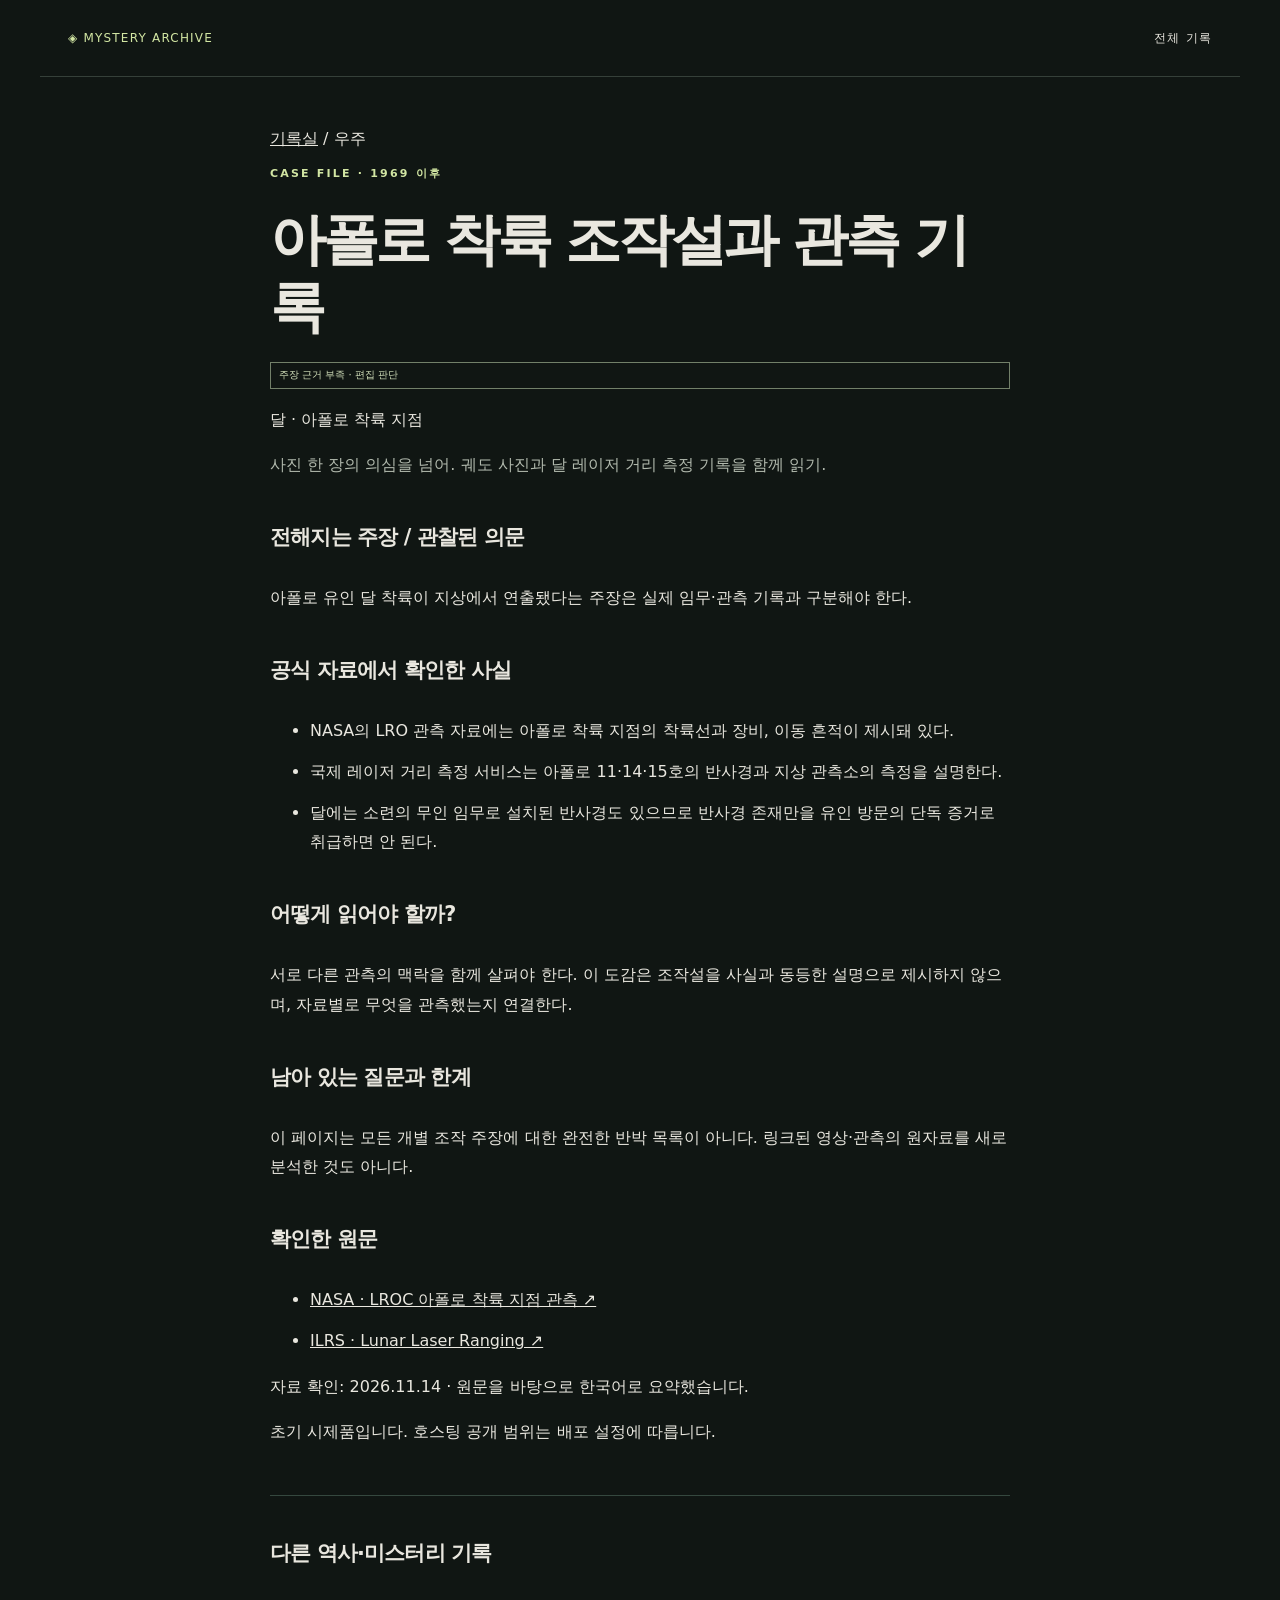
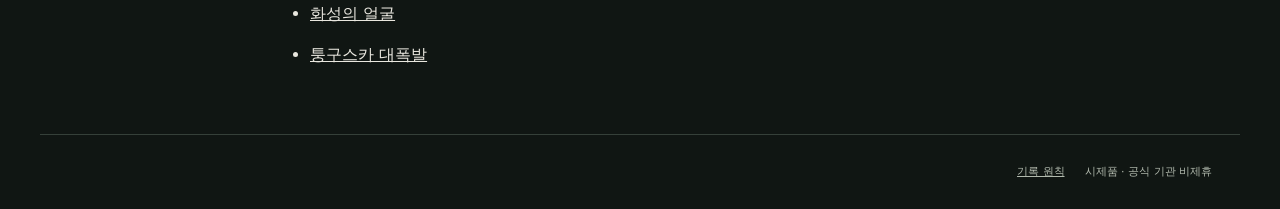
==== cases/apollo/index.html @ 91e20eb3 "Publish source-backed static mystery archive" ====
<!doctype html><html lang="ko"><head><meta charset="utf-8"><meta name="viewport" content="width=device-width,initial-scale=1"><meta name="robots" content="noindex,nofollow"><title>아폴로 착륙 조작설과 관측 기록 | 미스터리 아카이브</title><meta name="description" content="사진 한 장의 의심을 넘어. 궤도 사진과 달 레이저 거리 측정 기록을 함께 읽기."><meta property="og:title" content="아폴로 착륙 조작설과 관측 기록"><meta property="og:description" content="사진 한 장의 의심을 넘어. 궤도 사진과 달 레이저 거리 측정 기록을 함께 읽기."><meta property="og:type" content="article"><link rel="stylesheet" href="../../style.css"><link rel="canonical" href="https://emfls.github.io/mystery-atlas/cases/apollo/">
</head><body><a class="skip" href="#case">본문으로 이동</a><header><a class="brand" href="../../">◈ MYSTERY ARCHIVE</a><a href="../../#archive">전체 기록</a></header><main id="case" class="case-page"><nav aria-label="현재 위치"><a href="../../">기록실</a> / 우주</nav><article><p class="eyebrow">CASE FILE · 1969 이후</p><h1>아폴로 착륙 조작설과 관측 기록</h1><p class="badge">주장 근거 부족 · 편집 판단</p><p>달 · 아폴로 착륙 지점</p><p class="intro">사진 한 장의 의심을 넘어. 궤도 사진과 달 레이저 거리 측정 기록을 함께 읽기.</p><h2>전해지는 주장 / 관찰된 의문</h2><p>아폴로 유인 달 착륙이 지상에서 연출됐다는 주장은 실제 임무·관측 기록과 구분해야 한다.</p><h2>공식 자료에서 확인한 사실</h2><ul><li>NASA의 LRO 관측 자료에는 아폴로 착륙 지점의 착륙선과 장비, 이동 흔적이 제시돼 있다.</li><li>국제 레이저 거리 측정 서비스는 아폴로 11·14·15호의 반사경과 지상 관측소의 측정을 설명한다.</li><li>달에는 소련의 무인 임무로 설치된 반사경도 있으므로 반사경 존재만을 유인 방문의 단독 증거로 취급하면 안 된다.</li></ul><h2>어떻게 읽어야 할까?</h2><p>서로 다른 관측의 맥락을 함께 살펴야 한다. 이 도감은 조작설을 사실과 동등한 설명으로 제시하지 않으며, 자료별로 무엇을 관측했는지 연결한다.</p><h2>남아 있는 질문과 한계</h2><p class="note">이 페이지는 모든 개별 조작 주장에 대한 완전한 반박 목록이 아니다. 링크된 영상·관측의 원자료를 새로 분석한 것도 아니다.</p><h2>확인한 원문</h2><ul><li><a href="https://science.nasa.gov/photojournal/lrocs-first-look-at-the-apollo-landing-sites/" target="_blank" rel="noopener noreferrer">NASA · LROC 아폴로 착륙 지점 관측 ↗</a></li><li><a href="https://ilrs.gsfc.nasa.gov/science/scienceContributions/lunar.html" target="_blank" rel="noopener noreferrer">ILRS · Lunar Laser Ranging ↗</a></li></ul><p>자료 확인: <time datetime="2026-11-14">2026.11.14</time> · 원문을 바탕으로 한국어로 요약했습니다.</p><p class="note">초기 시제품입니다. 호스팅 공개 범위는 배포 설정에 따릅니다.</p></article><aside><h2>다른 역사·미스터리 기록</h2><ul><li><a href="../mars/">화성의 얼굴</a></li><li><a href="../tunguska/">퉁구스카 대폭발</a></li></ul></aside></main><footer><a href="../../#principles">기록 원칙</a><span>시제품 · 공식 기관 비제휴</span></footer></body></html>
---- style.css ----
:root{color-scheme:dark;--bg:#101613;--line:#354039;--ink:#e9e7df;--muted:#b1b9ad;--accent:#d2e6a3}*{box-sizing:border-box}html{scroll-behavior:smooth}body{margin:0;background:var(--bg);color:var(--ink);font:16px/1.7 system-ui,sans-serif}a{color:inherit}button,input,select{font:inherit}button,a:focus-visible,input:focus-visible,select:focus-visible{outline-offset:5px}header,main,footer{max-width:1200px;margin:auto}header{display:flex;justify-content:space-between;padding:28px;border-bottom:1px solid var(--line);font-size:12px;letter-spacing:.1em}header a{text-decoration:none}.brand{color:var(--accent)}.hero{display:grid;grid-template-columns:1.2fr 1fr;gap:40px;align-items:center;padding:75px 28px 64px}.eyebrow{font-size:11px;letter-spacing:.2em;color:var(--accent);font-weight:700}h1{font-size:clamp(35px,4.6vw,58px);line-height:1.3;letter-spacing:-.06em;margin:22px 0;font-weight:650}h1 em{font-style:normal;color:var(--accent)}.intro{color:var(--muted);line-height:1.9}.primary{display:inline-block;background:var(--accent);color:#192013;padding:12px 23px;text-decoration:none;margin-top:20px;font-size:14px;font-weight:700}.diagram{position:relative;aspect-ratio:1;max-height:370px;display:grid;place-items:center;background:radial-gradient(ellipse at center,#43524244,transparent 65%);overflow:hidden}.orb{width:50%;aspect-ratio:1;border-radius:50%;background:repeating-radial-gradient(ellipse at 30% 40%,#78896c 0 1px,#1b2420 2px 9px);box-shadow:inset -35px -15px 45px #0b1010;transform:rotate(-20deg)}.orbit{position:absolute;width:90%;height:42%;border:1px solid #6e826b;border-radius:50%;transform:rotate(-35deg)}.second{transform:rotate(40deg);width:75%;height:75%;border-style:dashed;opacity:.45}.diagram span{position:absolute;bottom:8px;font:9px monospace;letter-spacing:.15em;color:var(--muted)}.facts{border-block:1px solid var(--line);margin:0 28px 65px;display:flex;align-items:center;gap:60px;padding:25px 0}.facts div{display:grid}.facts strong{font:30px Georgia;color:var(--accent)}.facts span,.facts p{font-size:11px;color:var(--muted)}.facts p{margin-left:auto}#archive{padding:0 28px;scroll-margin-top:20px}.section-top{display:flex;justify-content:space-between;align-items:end}h2{font-size:28px;letter-spacing:-.04em;margin:10px 0 28px}#count{font-size:13px;color:var(--muted)}form{display:flex;gap:12px;padding:18px;background:#1c231d;margin-bottom:25px;align-items:end}label{font-size:11px;color:var(--muted);display:grid;gap:6px}.search{flex:1}input,select{width:100%;background:#111613;color:var(--ink);border:1px solid #455044;padding:11px 12px;min-height:47px;border-radius:0}form button{padding:11px 15px;background:transparent;border:1px solid #455044;color:var(--ink);cursor:pointer;min-height:47px}#grid{display:grid;grid-template-columns:1fr 1fr;gap:18px}.card{border:1px solid var(--line);padding:25px;background:linear-gradient(130deg,#202b22,#151c17);display:flex;flex-direction:column;gap:8px}.meta{display:flex;justify-content:space-between;gap:10px;align-items:center;font-size:10px;color:var(--muted)}.badge{border:1px solid #728069;color:#d1dfba;padding:3px 8px;font-size:10px}.card h3{margin:12px 0 6px;font-size:25px;letter-spacing:-.04em}.card p{color:var(--muted);font-size:14px;margin:0 0 18px}.card button{margin-top:auto;padding:14px 0 0;text-align:left;background:none;border:0;border-top:1px solid var(--line);color:var(--accent);cursor:pointer}.card:hover{border-color:#8b9b77}#empty{padding:40px;text-align:center;border:1px dashed var(--line)}#principles{margin:85px 28px 65px;padding-top:40px;border-top:1px solid var(--line)}.rules{display:grid;grid-template-columns:repeat(3,1fr);gap:35px}.rules b{font-size:13px;color:var(--accent)}.rules p{color:var(--muted);font-size:13px}footer{padding:28px;display:flex;gap:20px;border-top:1px solid var(--line);font-size:11px;color:var(--muted)}footer a{margin-left:auto}dialog{max-width:760px;width:calc(100% - 32px);max-height:90vh;overflow:auto;border:1px solid #65715c;background:#171d19;color:var(--ink);padding:32px}dialog::backdrop{background:#000c;backdrop-filter:blur(4px)}#close{float:right;background:transparent;border:1px solid var(--line);color:var(--ink);padding:8px 13px;cursor:pointer}dialog h2{font-size:32px}dialog h3{font-size:16px;color:var(--accent);margin:28px 0 9px}dialog p,dialog li{font-size:14px}dialog .note{background:#293126;padding:15px;color:#c6d5b4}dialog a{color:var(--accent);overflow-wrap:anywhere}.skip{position:absolute;left:10px;top:-100px}.skip:focus{top:10px;background:white;color:black;padding:10px}@media(max-width:650px){header{padding:20px}.brand{font-size:10px}.hero{display:block;padding:42px 20px 25px}.diagram{max-width:250px;margin:15px auto}.facts{margin:0 20px 40px;gap:24px;flex-wrap:wrap}.facts p{margin:0;width:100%}#archive{padding:0 20px}form{flex-wrap:wrap;padding:12px;gap:10px}.search{flex-basis:100%}label:not(.search){flex:1}form button{width:100%}#grid{grid-template-columns:1fr}.card{padding:22px}#principles{margin:55px 20px}.rules{grid-template-columns:1fr;gap:15px}footer{flex-wrap:wrap;padding:20px}footer span{width:100%;order:3}dialog{padding:22px}dialog h2{font-size:27px}.section-top{align-items:start;gap:10px}#count{white-space:nowrap;margin-top:46px}}@media(prefers-reduced-motion:reduce){html{scroll-behavior:auto}}

.sr{position:absolute;width:1px;height:1px;padding:0;margin:-1px;overflow:hidden;clip:rect(0,0,0,0);white-space:nowrap;border:0}label,input,select{min-width:0}button:focus-visible,a:focus-visible,input:focus-visible,select:focus-visible{outline:2px solid var(--accent)}dialog #close{position:sticky;top:0;background:#171d19;min-height:44px}dialog #detail-title:focus{outline:none}.card button{min-height:48px}dialog{overscroll-behavior:contain}body:has(dialog[open]){overflow:hidden}@media(max-width:380px){header{letter-spacing:0;gap:14px}header>a:last-child{white-space:nowrap}.card .meta{flex-wrap:wrap}.facts{gap:18px}h1{font-size:32px}label:not(.search){flex-basis:100%}}
.case-page{max-width:780px;margin:0 auto;padding:48px 20px}.case-page h1{font-size:clamp(2rem,7vw,3.5rem);line-height:1.2}.case-page h2{margin-top:2.5rem;font-size:1.3rem}.case-page p,.case-page li{line-height:1.85;overflow-wrap:anywhere}.case-page li{margin:.7rem 0}.card h3 a{color:inherit}.case-page aside{border-top:1px solid #35483f;margin-top:3rem}
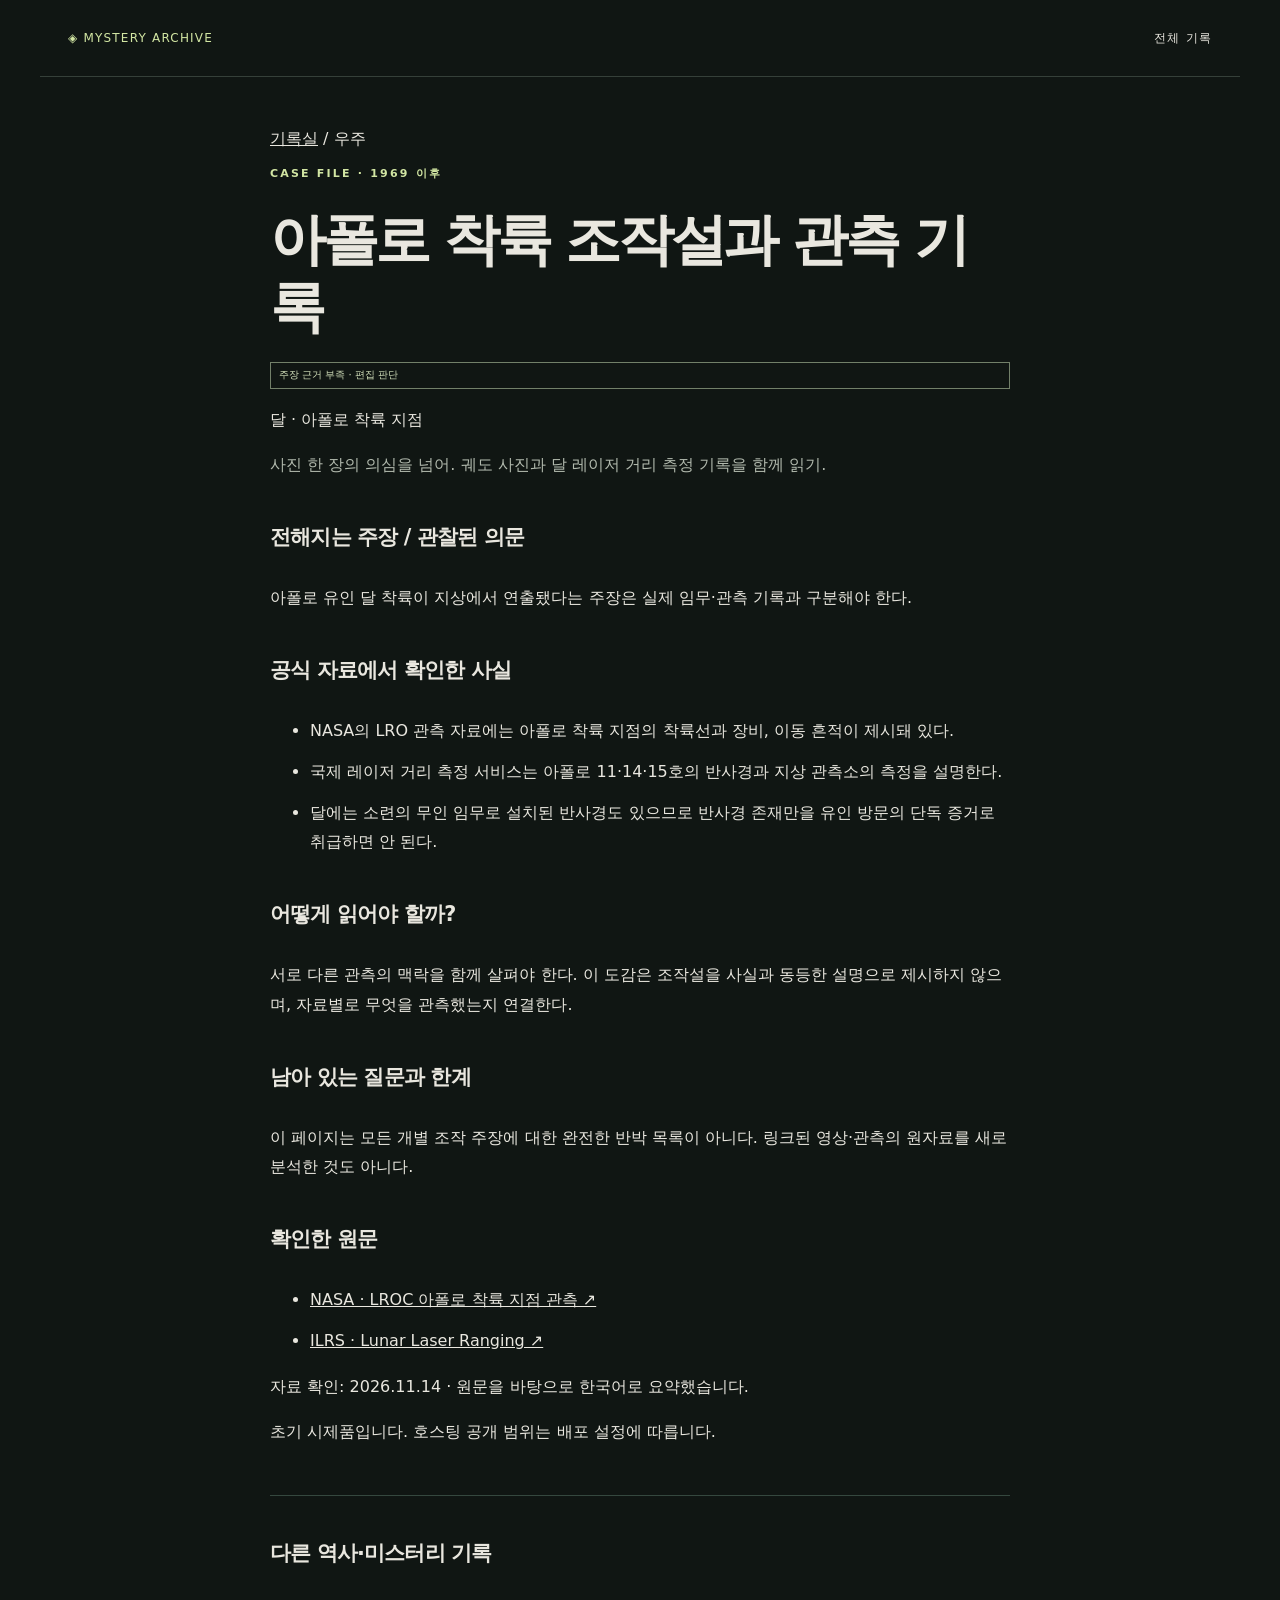
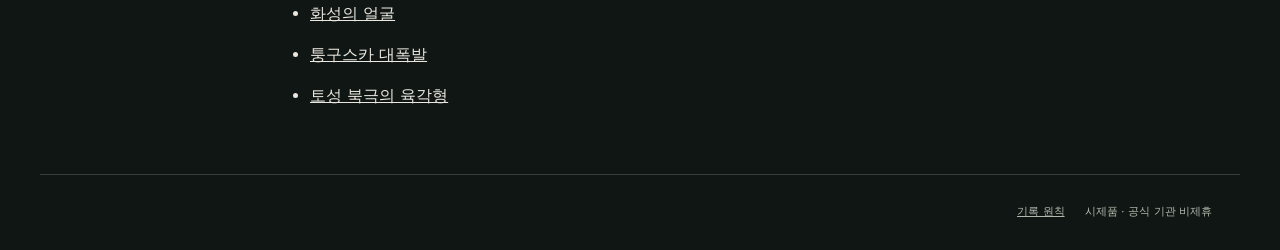
==== commit 2c47f870: "Expand archive with source-checked Saturn hexagon and evidence reading guide" ====
--- a/cases/apollo/index.html
+++ b/cases/apollo/index.html
@@ -1,2 +1 @@
-<!doctype html><html lang="ko"><head><meta charset="utf-8"><meta name="viewport" content="width=device-width,initial-scale=1"><meta name="robots" content="noindex,nofollow"><title>아폴로 착륙 조작설과 관측 기록 | 미스터리 아카이브</title><meta name="description" content="사진 한 장의 의심을 넘어. 궤도 사진과 달 레이저 거리 측정 기록을 함께 읽기."><meta property="og:title" content="아폴로 착륙 조작설과 관측 기록"><meta property="og:description" content="사진 한 장의 의심을 넘어. 궤도 사진과 달 레이저 거리 측정 기록을 함께 읽기."><meta property="og:type" content="article"><link rel="stylesheet" href="../../style.css"><link rel="canonical" href="https://emfls.github.io/mystery-atlas/cases/apollo/">
-</head><body><a class="skip" href="#case">본문으로 이동</a><header><a class="brand" href="../../">◈ MYSTERY ARCHIVE</a><a href="../../#archive">전체 기록</a></header><main id="case" class="case-page"><nav aria-label="현재 위치"><a href="../../">기록실</a> / 우주</nav><article><p class="eyebrow">CASE FILE · 1969 이후</p><h1>아폴로 착륙 조작설과 관측 기록</h1><p class="badge">주장 근거 부족 · 편집 판단</p><p>달 · 아폴로 착륙 지점</p><p class="intro">사진 한 장의 의심을 넘어. 궤도 사진과 달 레이저 거리 측정 기록을 함께 읽기.</p><h2>전해지는 주장 / 관찰된 의문</h2><p>아폴로 유인 달 착륙이 지상에서 연출됐다는 주장은 실제 임무·관측 기록과 구분해야 한다.</p><h2>공식 자료에서 확인한 사실</h2><ul><li>NASA의 LRO 관측 자료에는 아폴로 착륙 지점의 착륙선과 장비, 이동 흔적이 제시돼 있다.</li><li>국제 레이저 거리 측정 서비스는 아폴로 11·14·15호의 반사경과 지상 관측소의 측정을 설명한다.</li><li>달에는 소련의 무인 임무로 설치된 반사경도 있으므로 반사경 존재만을 유인 방문의 단독 증거로 취급하면 안 된다.</li></ul><h2>어떻게 읽어야 할까?</h2><p>서로 다른 관측의 맥락을 함께 살펴야 한다. 이 도감은 조작설을 사실과 동등한 설명으로 제시하지 않으며, 자료별로 무엇을 관측했는지 연결한다.</p><h2>남아 있는 질문과 한계</h2><p class="note">이 페이지는 모든 개별 조작 주장에 대한 완전한 반박 목록이 아니다. 링크된 영상·관측의 원자료를 새로 분석한 것도 아니다.</p><h2>확인한 원문</h2><ul><li><a href="https://science.nasa.gov/photojournal/lrocs-first-look-at-the-apollo-landing-sites/" target="_blank" rel="noopener noreferrer">NASA · LROC 아폴로 착륙 지점 관측 ↗</a></li><li><a href="https://ilrs.gsfc.nasa.gov/science/scienceContributions/lunar.html" target="_blank" rel="noopener noreferrer">ILRS · Lunar Laser Ranging ↗</a></li></ul><p>자료 확인: <time datetime="2026-11-14">2026.11.14</time> · 원문을 바탕으로 한국어로 요약했습니다.</p><p class="note">초기 시제품입니다. 호스팅 공개 범위는 배포 설정에 따릅니다.</p></article><aside><h2>다른 역사·미스터리 기록</h2><ul><li><a href="../mars/">화성의 얼굴</a></li><li><a href="../tunguska/">퉁구스카 대폭발</a></li></ul></aside></main><footer><a href="../../#principles">기록 원칙</a><span>시제품 · 공식 기관 비제휴</span></footer></body></html>+<!doctype html><html lang="ko"><head><meta charset="utf-8"><meta name="viewport" content="width=device-width,initial-scale=1"><meta name="robots" content="noindex,nofollow"><title>아폴로 착륙 조작설과 관측 기록 | 미스터리 아카이브</title><meta name="description" content="사진 한 장의 의심을 넘어. 궤도 사진과 달 레이저 거리 측정 기록을 함께 읽기."><link rel="canonical" href="https://emfls.github.io/mystery-atlas/cases/apollo/"><meta property="og:url" content="https://emfls.github.io/mystery-atlas/cases/apollo/"><meta property="og:title" content="아폴로 착륙 조작설과 관측 기록"><meta property="og:description" content="사진 한 장의 의심을 넘어. 궤도 사진과 달 레이저 거리 측정 기록을 함께 읽기."><meta property="og:type" content="article"><link rel="stylesheet" href="../../style.css"></head><body><a class="skip" href="#case">본문으로 이동</a><header><a class="brand" href="../../">◈ MYSTERY ARCHIVE</a><a href="../../#archive">전체 기록</a></header><main id="case" class="case-page"><nav aria-label="현재 위치"><a href="../../">기록실</a> / 우주</nav><article><p class="eyebrow">CASE FILE · 1969 이후</p><h1>아폴로 착륙 조작설과 관측 기록</h1><p class="badge">주장 근거 부족 · 편집 판단</p><p>달 · 아폴로 착륙 지점</p><p class="intro">사진 한 장의 의심을 넘어. 궤도 사진과 달 레이저 거리 측정 기록을 함께 읽기.</p><h2>전해지는 주장 / 관찰된 의문</h2><p>아폴로 유인 달 착륙이 지상에서 연출됐다는 주장은 실제 임무·관측 기록과 구분해야 한다.</p><h2>공식 자료에서 확인한 사실</h2><ul><li>NASA의 LRO 관측 자료에는 아폴로 착륙 지점의 착륙선과 장비, 이동 흔적이 제시돼 있다.</li><li>국제 레이저 거리 측정 서비스는 아폴로 11·14·15호의 반사경과 지상 관측소의 측정을 설명한다.</li><li>달에는 소련의 무인 임무로 설치된 반사경도 있으므로 반사경 존재만을 유인 방문의 단독 증거로 취급하면 안 된다.</li></ul><h2>어떻게 읽어야 할까?</h2><p>서로 다른 관측의 맥락을 함께 살펴야 한다. 이 도감은 조작설을 사실과 동등한 설명으로 제시하지 않으며, 자료별로 무엇을 관측했는지 연결한다.</p><h2>남아 있는 질문과 한계</h2><p class="note">이 페이지는 모든 개별 조작 주장에 대한 완전한 반박 목록이 아니다. 링크된 영상·관측의 원자료를 새로 분석한 것도 아니다.</p><h2>확인한 원문</h2><ul><li><a href="https://science.nasa.gov/photojournal/lrocs-first-look-at-the-apollo-landing-sites/" target="_blank" rel="noopener noreferrer">NASA · LROC 아폴로 착륙 지점 관측 ↗</a></li><li><a href="https://ilrs.gsfc.nasa.gov/science/scienceContributions/lunar.html" target="_blank" rel="noopener noreferrer">ILRS · Lunar Laser Ranging ↗</a></li></ul><p>자료 확인: <time datetime="2026-11-14">2026.11.14</time> · 원문을 바탕으로 한국어로 요약했습니다.</p><p class="note">초기 시제품입니다. 호스팅 공개 범위는 배포 설정에 따릅니다.</p></article><aside><h2>다른 역사·미스터리 기록</h2><ul><li><a href="../mars/">화성의 얼굴</a></li><li><a href="../tunguska/">퉁구스카 대폭발</a></li><li><a href="../hexagon/">토성 북극의 육각형</a></li></ul></aside></main><footer><a href="../../#principles">기록 원칙</a><span>시제품 · 공식 기관 비제휴</span></footer></body></html>
--- a/style.css
+++ b/style.css
@@ -2,3 +2,5 @@
 
 .sr{position:absolute;width:1px;height:1px;padding:0;margin:-1px;overflow:hidden;clip:rect(0,0,0,0);white-space:nowrap;border:0}label,input,select{min-width:0}button:focus-visible,a:focus-visible,input:focus-visible,select:focus-visible{outline:2px solid var(--accent)}dialog #close{position:sticky;top:0;background:#171d19;min-height:44px}dialog #detail-title:focus{outline:none}.card button{min-height:48px}dialog{overscroll-behavior:contain}body:has(dialog[open]){overflow:hidden}@media(max-width:380px){header{letter-spacing:0;gap:14px}header>a:last-child{white-space:nowrap}.card .meta{flex-wrap:wrap}.facts{gap:18px}h1{font-size:32px}label:not(.search){flex-basis:100%}}
 .case-page{max-width:780px;margin:0 auto;padding:48px 20px}.case-page h1{font-size:clamp(2rem,7vw,3.5rem);line-height:1.2}.case-page h2{margin-top:2.5rem;font-size:1.3rem}.case-page p,.case-page li{line-height:1.85;overflow-wrap:anywhere}.case-page li{margin:.7rem 0}.card h3 a{color:inherit}.case-page aside{border-top:1px solid #35483f;margin-top:3rem}
+
+.evidence-guide{margin:60px 28px;padding:24px;border:1px solid var(--line)}.evidence-guide details{padding:14px 0;border-bottom:1px solid var(--line)}.evidence-guide summary{cursor:pointer;min-height:44px}.evidence-guide summary:focus-visible{outline:2px solid var(--accent)}.evidence-guide p{color:var(--muted);font-size:14px}
